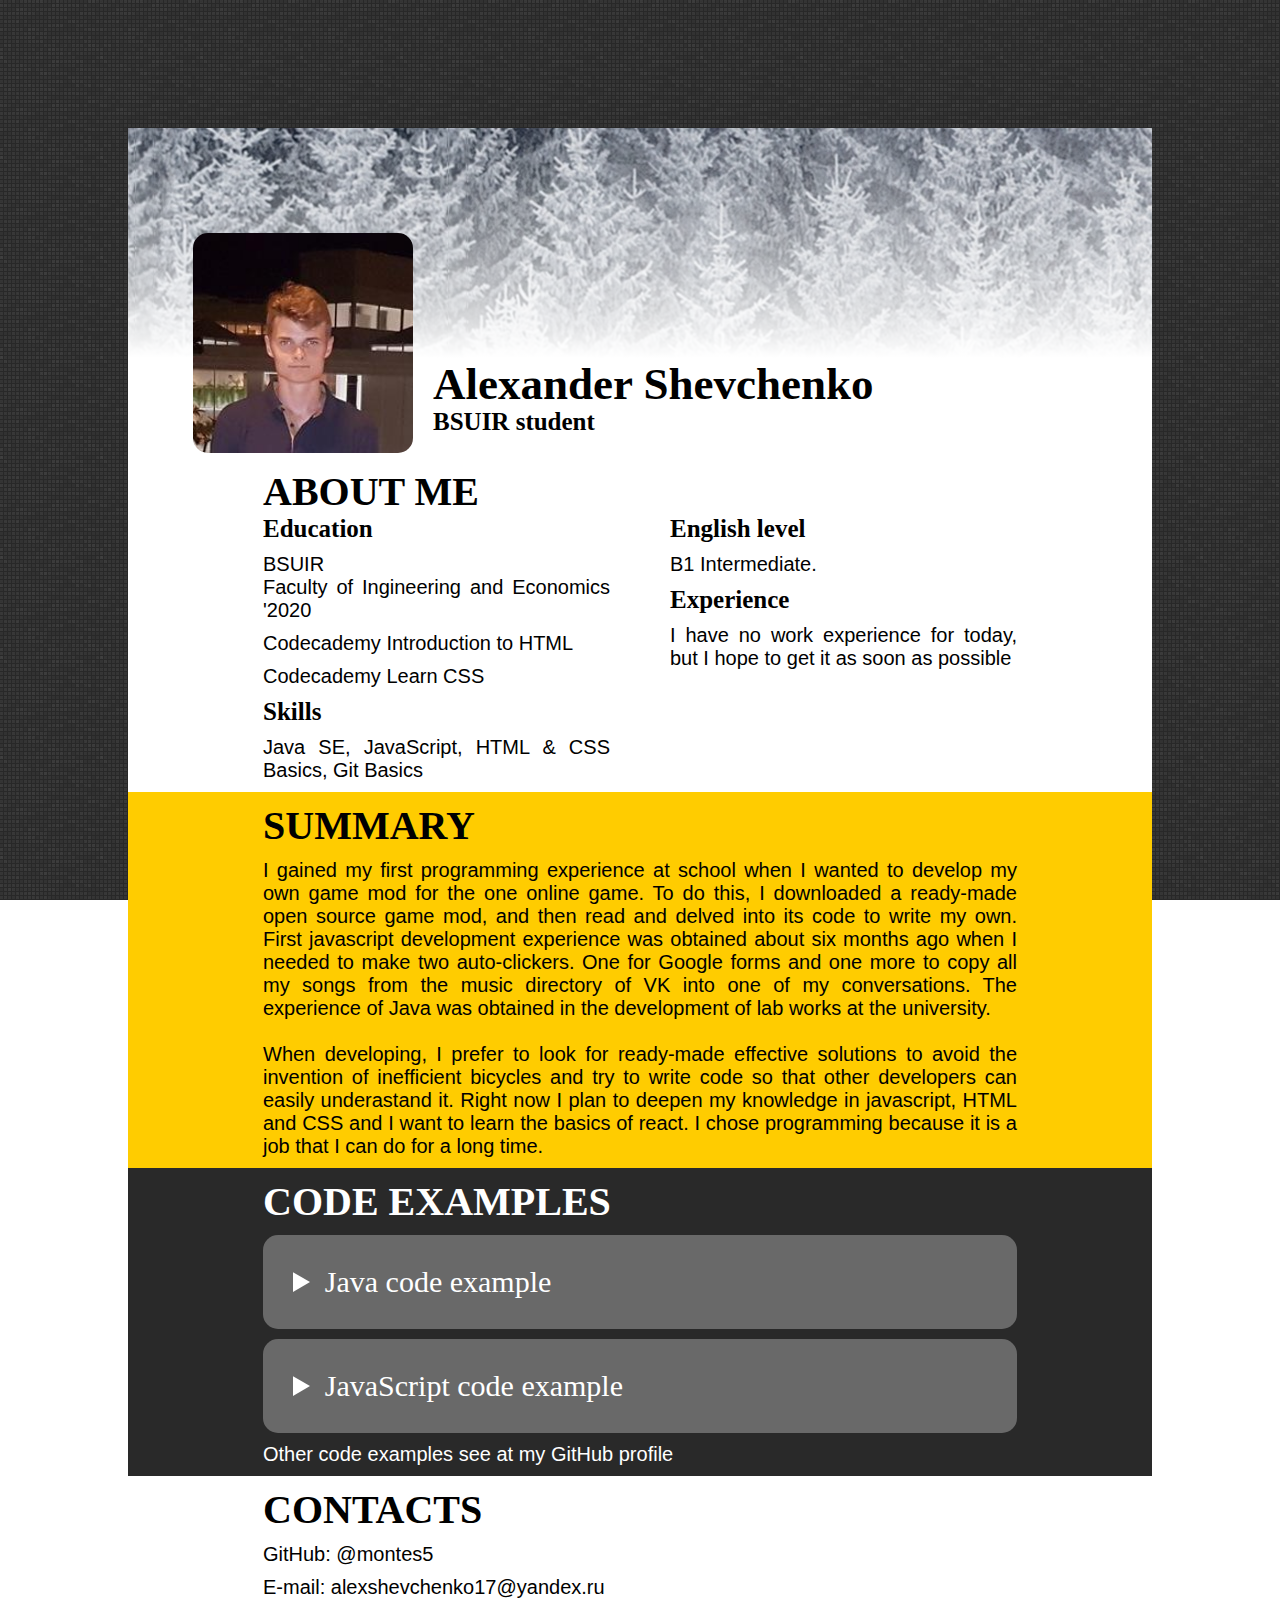
==== index.html @ 13daef9e "solution1" ====
<!DOCTYPE html>
<html lang="en">
  <head>
    <meta charset="UTF-8">
    <title>CV Page</title>
    <link href="style.css" rel="stylesheet">
  </head>
  <body>
    <div class="mainBlock">
      <div class="header">
        <!--<img class="headerCover"  src="./assets/cover.jpg">-->
        <div class="headerCover"></div>
        <img class="avatar" src="./assets/avatar.jpg" alt="avatar image">
        <h1 class="name">Alexander Shevchenko</h1>
        <h2 class="speciality">BSUIR student</h2>
      </div>
      <div class="content">
        <div class="aboutMe">
          <h1>ABOUT ME</h1>
          <div class="aboutMeCover">
            <div class="aboutMeBox">
              <h2>Education</h2>
              <p>BSUIR<br> Faculty of Ingineering and Economics '2020</p>
              <p>Codecademy Introduction to HTML</p>
              <p>Codecademy Learn CSS</p>
              <h2>Skills</h2>
              <p>Java SE, JavaScript, HTML & CSS Basics, Git Basics</p>
            </div>
            <div class="aboutMeBox">
              <h2>English level</h2>
              <p>B1 Intermediate. </p>
              <h2>Experience</h2>
              <p>I have no work experience for today, but I hope to get it as soon as possible</p>
            </div>
          </div>
        </div>
        <div class="summary">
          <h1>SUMMARY</h1>
          <p>I gained my first programming experience at school when I wanted to develop my own game mod for the one online game.
          To do this, I downloaded a ready-made open source game mod, and then read and delved into its code to write my own.
          First javascript development experience was obtained about six months ago when I needed to make two auto-clickers.
          One for Google forms and one more to copy all my songs from the music directory of VK into one of my conversations.
          The experience of Java was obtained in the development of lab works at the university.
          <br><br>When developing, I prefer to look for ready-made effective solutions to avoid the invention of inefficient bicycles
          and try to write code so that other developers can easily underastand it.
          Right now I plan to deepen my knowledge in javascript,
          HTML and CSS and I want to learn the basics of react.
          I chose programming because it is a job that I can do for a long time.
          </p>
        </div>
        <div class="codeExamples">
          <h1>CODE EXAMPLES</h1>
          <details>
            <summary>Java code example</summary>
            <iframe src="javaExample.html" height="100%"></iframe>
          </details>
          <details>
            <summary>JavaScript code example</summary>
            <iframe class="jsIframe" src="javaScriptExample.html" height="100%"></iframe>
          </details>
          <p>Other code examples see at my <a href="https://github.com/montes5?tab=repositories">GitHub profile</a></p>
        </div>
        <div class=contacts>
          <h1>CONTACTS</h1>
          <p>GitHub: @montes5</p>
          <p>E-mail: alexshevchenko17@yandex.ru</p>
        </div>
      </div>
    </div>
    <script src="script.js"></script>
  </body>
</html>
---- style.css ----
@font-face{
    font-family: 'wf_SegoeUILight';
    src:url('http://i.s-microsoft.com/fonts/Segoe-UI/Cyrillic/Light/latest.eot');
    src:url('http://i.s-microsoft.com/fonts/Segoe-UI/Cyrillic/Light/latest.eot?#iefix') format('embedded-opentype'),
           url('http://i.s-microsoft.com/fonts/Segoe-UI/Cyrillic/Light/latest.woff') format('woff'),
           url('http://i.s-microsoft.com/fonts/Segoe-UI/Cyrillic/Light/latest.ttf') format('truetype'),
           url('http://i.s-microsoft.com/fonts/Segoe-UI/Cyrillic/Light/latest.svg#web') format('svg');
    font-weight: normal;
    font-style: normal;
}

* {
  margin: 0px;
  padding: 0px;
}

body {
  /*background-color: dimgray;*/
  background-image: url(assets/background.png);
  font-family: wf_SegoeUILight;
  background-attachment: fixed;
}

.mainBlock {
  max-width: 1024px;
  background-color: red;
  position: relative;
  margin: 10% auto;
  overflow: hidden;
  z-index: 0;
}

.header {
  position: inherit;
  height: 330px;
  overflow: hidden;
  background-color: white;
}

.avatar {
  position: absolute;
  width: 220px;
  height: 220px;
  margin-top: 105px;
  margin-left: 65px;
  display: block;
  border-radius: 15px;
}

.headerCover {
  position: absolute;
  margin-top: 0px;
  width: 1024px;
  height: 230px;
  background: linear-gradient(to top, rgba(255,255,255, 1), rgba(0,0,0,0)), url(assets/cover.jpg);;
}

.content {
  position: inherit;
  background-color: white;
}

h1 {
  position: inherit;
  padding-top: 10px;
  padding-left: 135px;
  font-size: 40px;
}

h2 {
  position: inherit;
  font-size: 25px;
}

p {
  position: inherit;
  padding: 0px 135px;
  font-size: 20px;
  font-family: wf_SegoeUILight, sans-serif;
  margin: 10px 0;
  text-align: justify;
}

.aboutMeBox p {
  padding: 0px 0px;
  max-width: 347px;
}

h1.name {
  position: absolute;
  padding-top: 230px;
  padding-left: 305px;
  font-size: 45px;
  color: black;
}

h2.speciality{
  position: absolute;
  padding-top: 280px;
  padding-left: 305px;
  font-size: 25px;
  color: black;
}

.aboutMe {
  position: inherit;
  background-color: white;
  float: none;
  display: table;
}

.aboutMeBox {
  position: inherit;
  width: 407px;
  float: left;
  background-color: inherit;
  color: black;
}

.aboutMe h1 {
  color: black;
}

.aboutMeCover {
  position: inherit;
  margin: 0px 135px;
  width: 1024px;
}

.summary {
  position: inherit;
  background-color: rgb(255, 204, 0);
  overflow: hidden;
}

.codeExamples {
  position: inherit;
  background-color: rgb(41, 41, 41);
  overflow: hidden;
}

.codeExamples h1, .codeExamples p {
  color: white;
}

summary::-webkit-details-marker {
  display: none
}

details {
  margin: 10px 135px;
  background-color: dimgray;
  border-radius: 15px;
  /*transition: 0.5s;*/
  -moz-user-select: none;
  -ms-user-select: none;
  -khtml-user-select: none;
  -webkit-user-select: none;
  -webkit-touch-callout: none;
}

details:hover {
  background-color: white;
  transition: 0.5s;
}

details summary {
  padding: 30px 30px;
  font-size: 30px;
  color: white;
  outline: none;
  transition: 0.5s;
}

details summary:hover {
  color: black;
}

iframe {
  position: inherit;
  margin: 10px;
  width: 734px;
  height: 1168px;
  border: 0px;
  border-radius: 15px;
}

iframe.jsIframe {
  position: inherit;
  height: 838px;
}

.contacts {
  position: inherit;
  overflow: hidden;
  padding-bottom: 10px;
}

a {
  color: white;
  font-family: inherit;
  text-decoration: none;
}

a:hover {
  color: rgb(255, 204, 0);
  font-family: inherit;
}
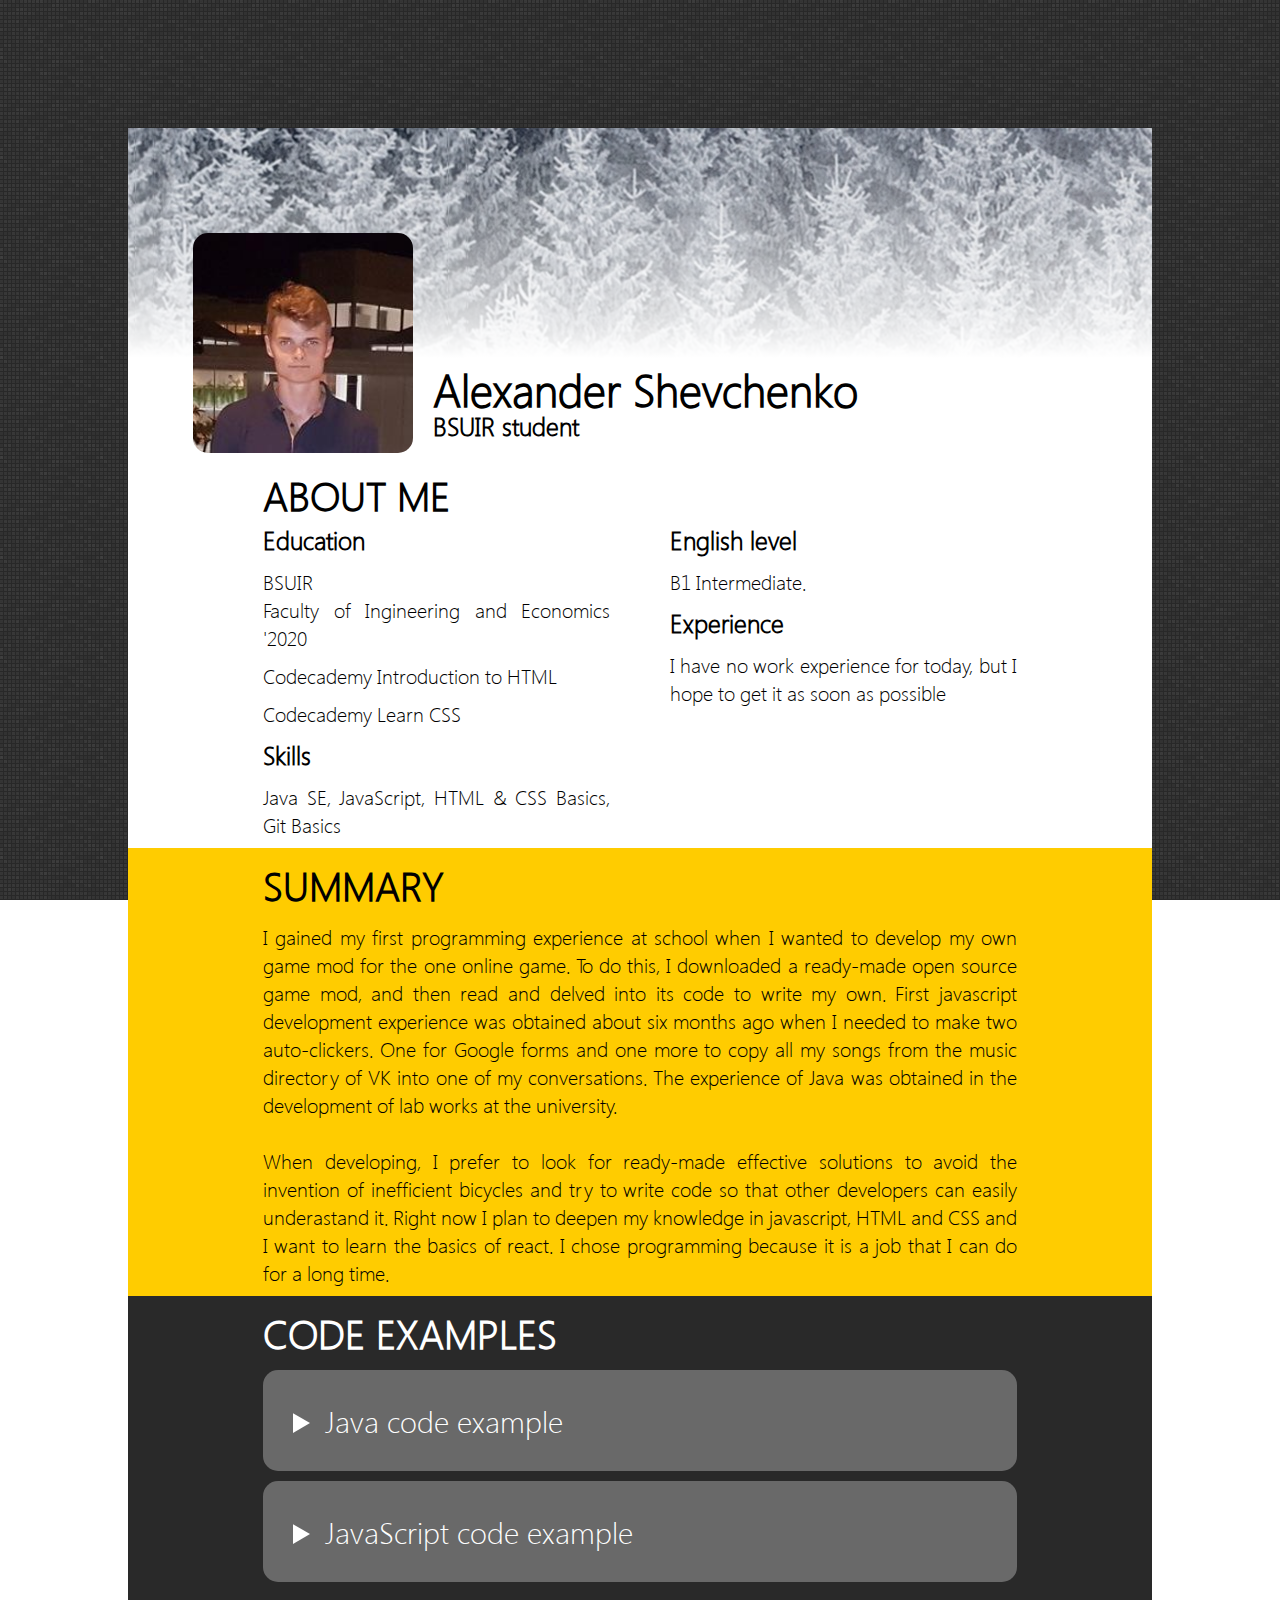
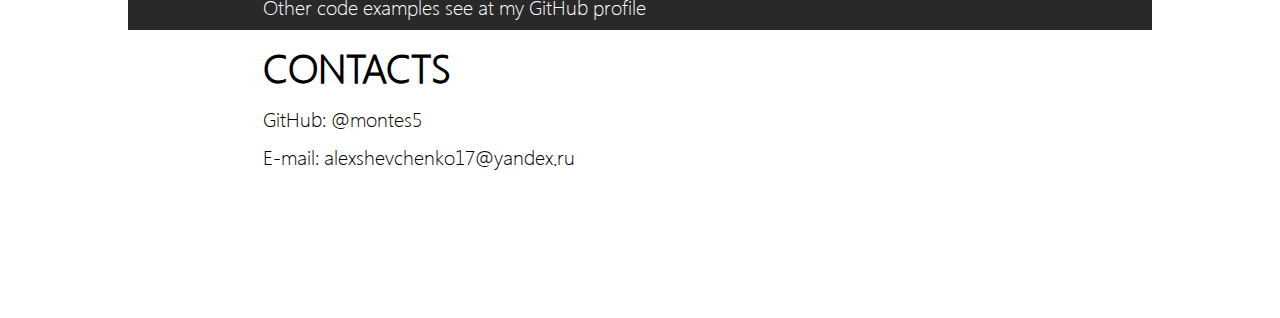
==== commit 145a049d: "solution8" ====
--- a/index.html
+++ b/index.html
@@ -56,7 +56,7 @@
           </details>
           <details>
             <summary>JavaScript code example</summary>
-            <iframe class="jsIframe" src="javaScriptExample.html" height="100%"></iframe>
+            <iframe src="javaScriptExample.html" class="jsIframe" height="100%"></iframe>
           </details>
           <p>Other code examples see at my <a href="https://github.com/montes5?tab=repositories">GitHub profile</a></p>
         </div>
--- a/style.css
+++ b/style.css
@@ -1,5 +1,5 @@
 @font-face{
-    font-family: 'wf_SegoeUILight';
+    font-family: "wf_SegoeUILight";
     src:url('http://i.s-microsoft.com/fonts/Segoe-UI/Cyrillic/Light/latest.eot');
     src:url('http://i.s-microsoft.com/fonts/Segoe-UI/Cyrillic/Light/latest.eot?#iefix') format('embedded-opentype'),
            url('http://i.s-microsoft.com/fonts/Segoe-UI/Cyrillic/Light/latest.woff') format('woff'),
@@ -9,15 +9,21 @@
     font-style: normal;
 }
 
+@font-face {
+  font-family: "SegoeUILight";
+  font-style: normal;
+  font-weight: normal;
+  src: url(assets/SegoeUILight.ttf);
+}
+
 * {
   margin: 0px;
   padding: 0px;
 }
 
 body {
-  /*background-color: dimgray;*/
   background-image: url(assets/background.png);
-  font-family: wf_SegoeUILight;
+  font-family: "SegoeUILight", sans-serif;
   background-attachment: fixed;
 }
 
@@ -76,7 +82,6 @@
   position: inherit;
   padding: 0px 135px;
   font-size: 20px;
-  font-family: wf_SegoeUILight, sans-serif;
   margin: 10px 0;
   text-align: justify;
 }
